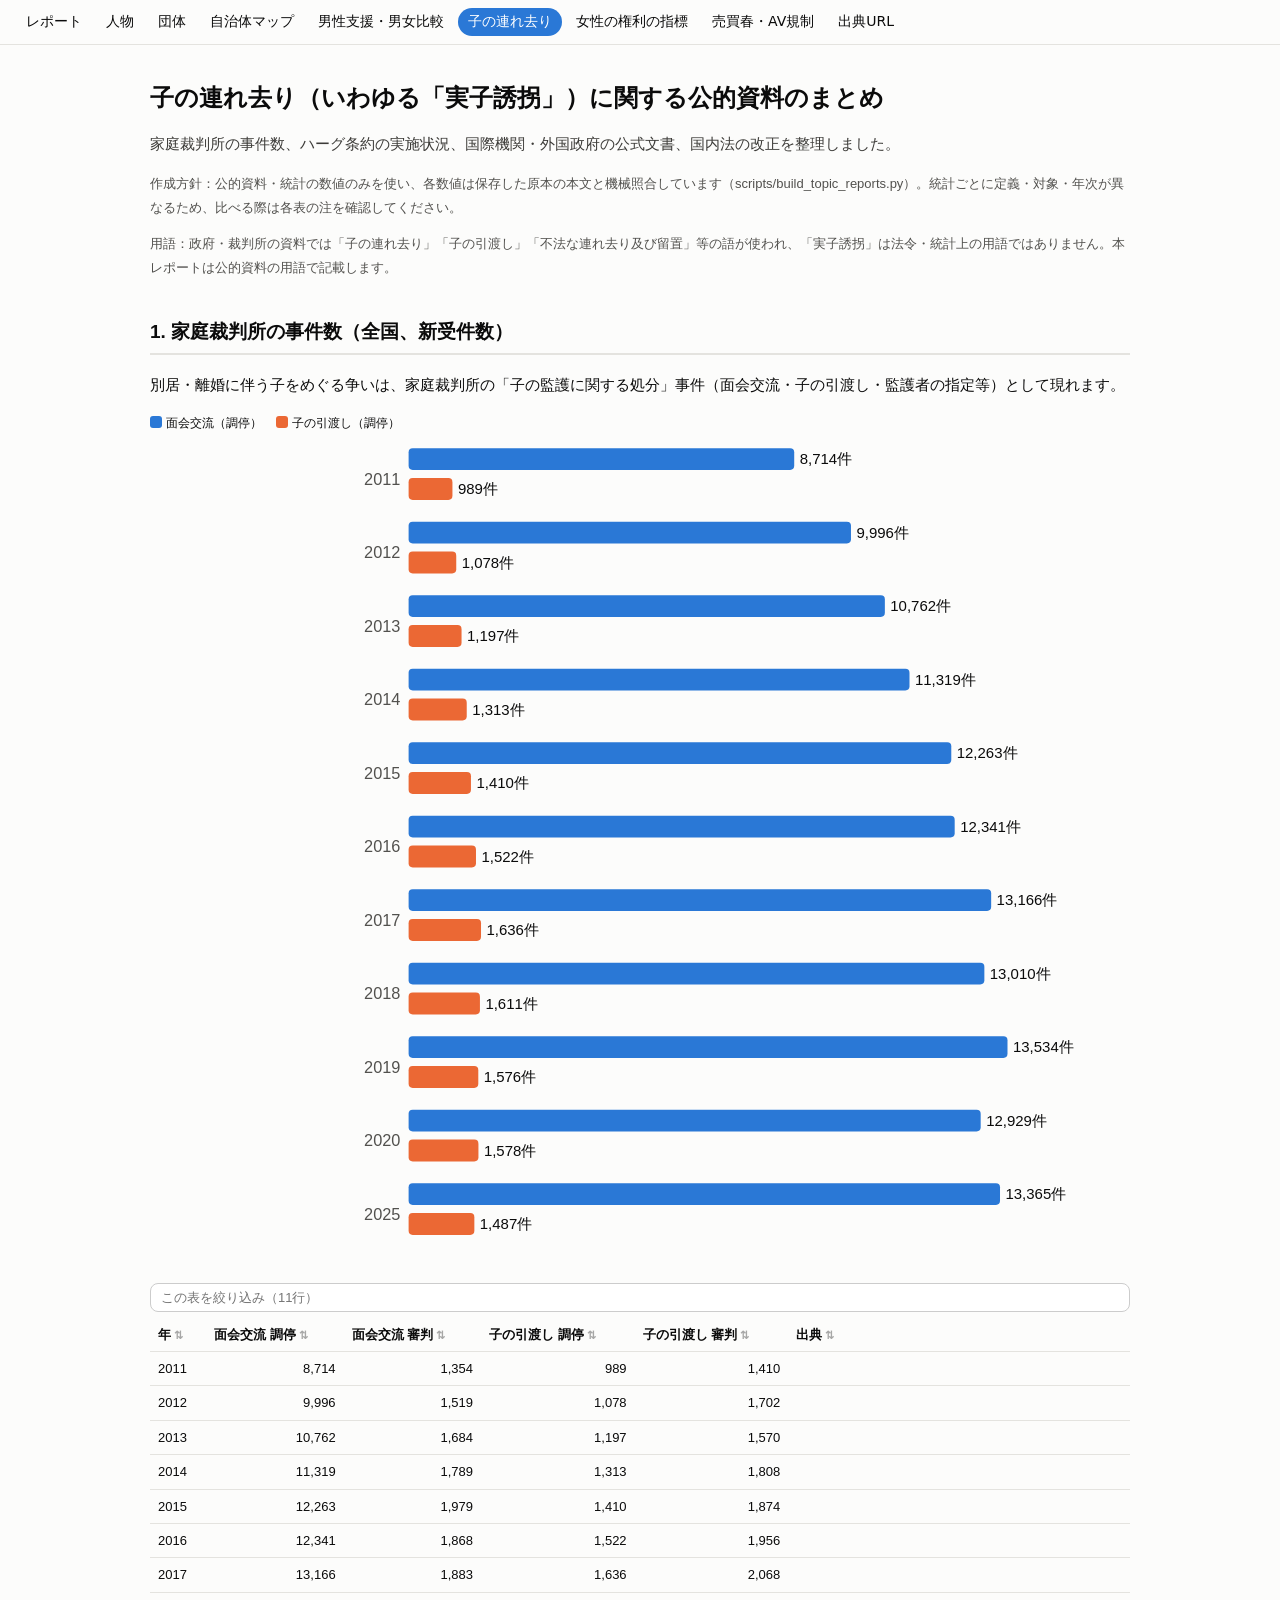
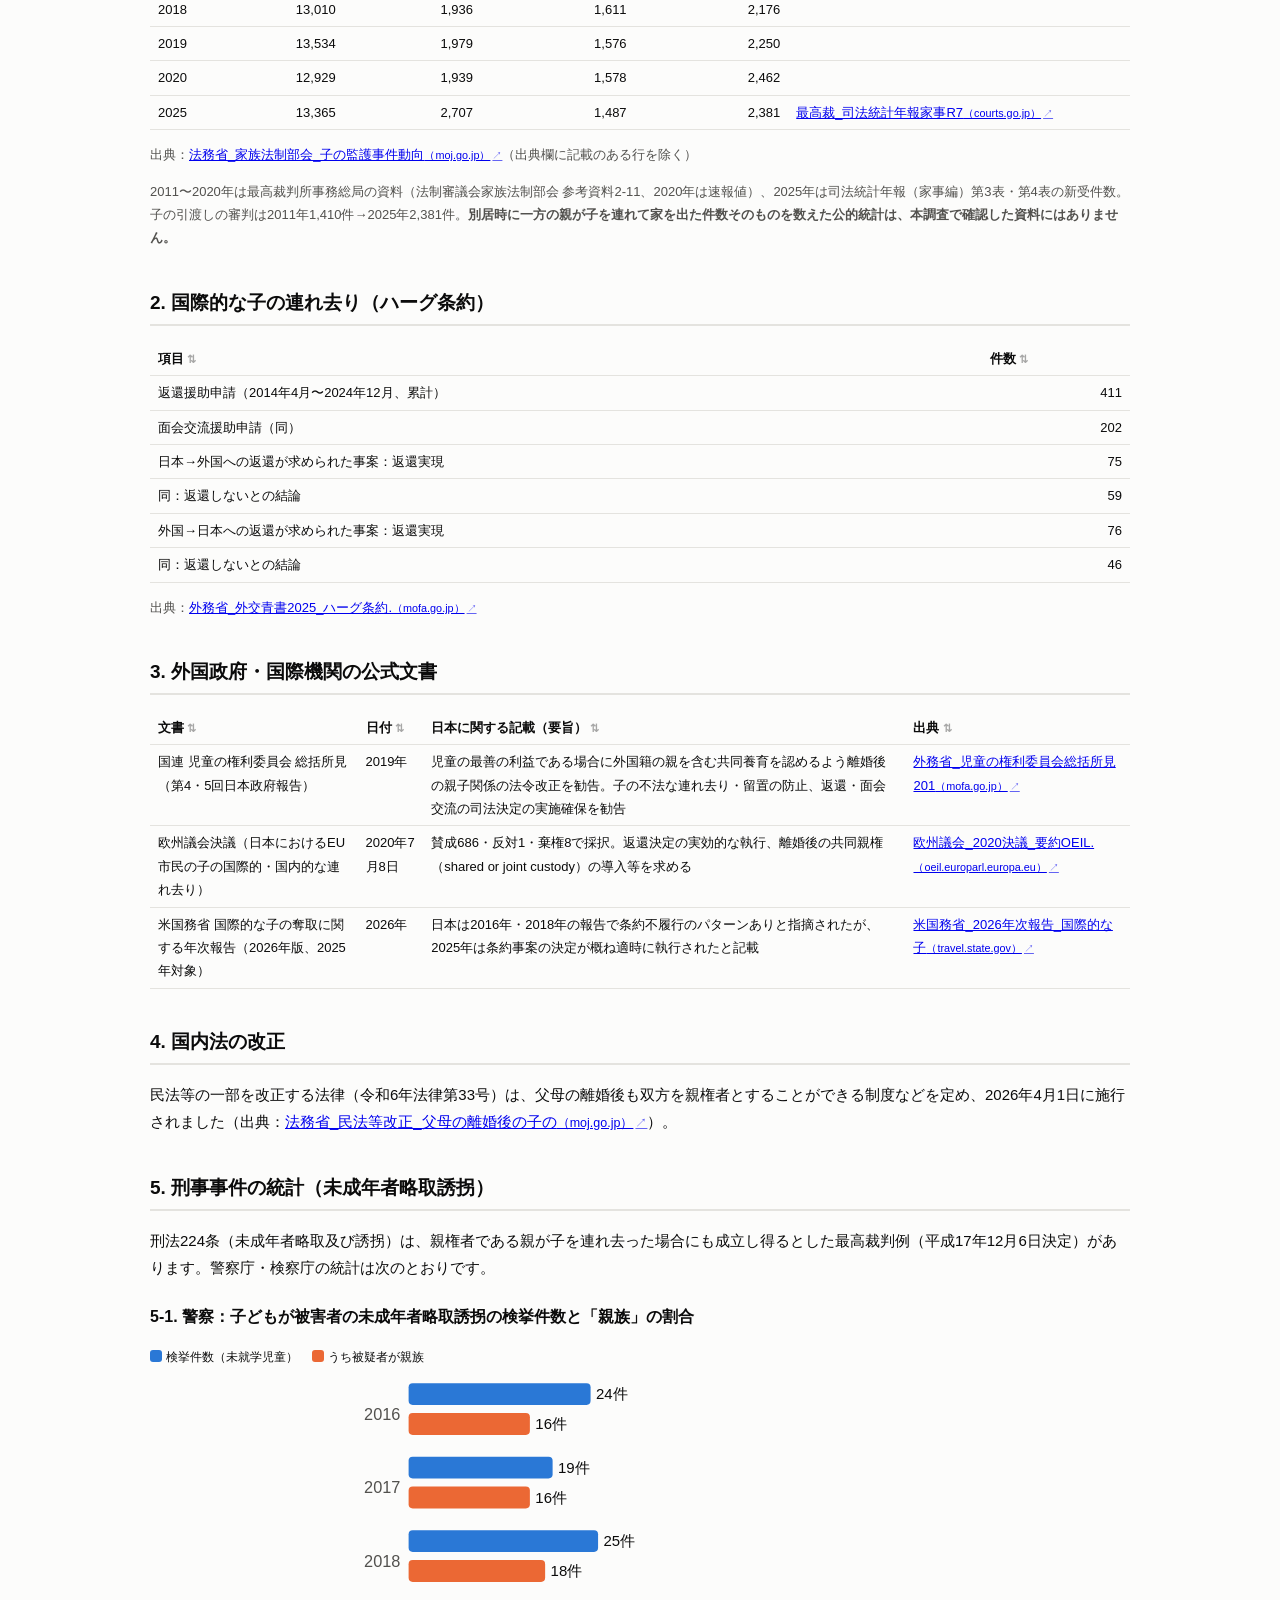
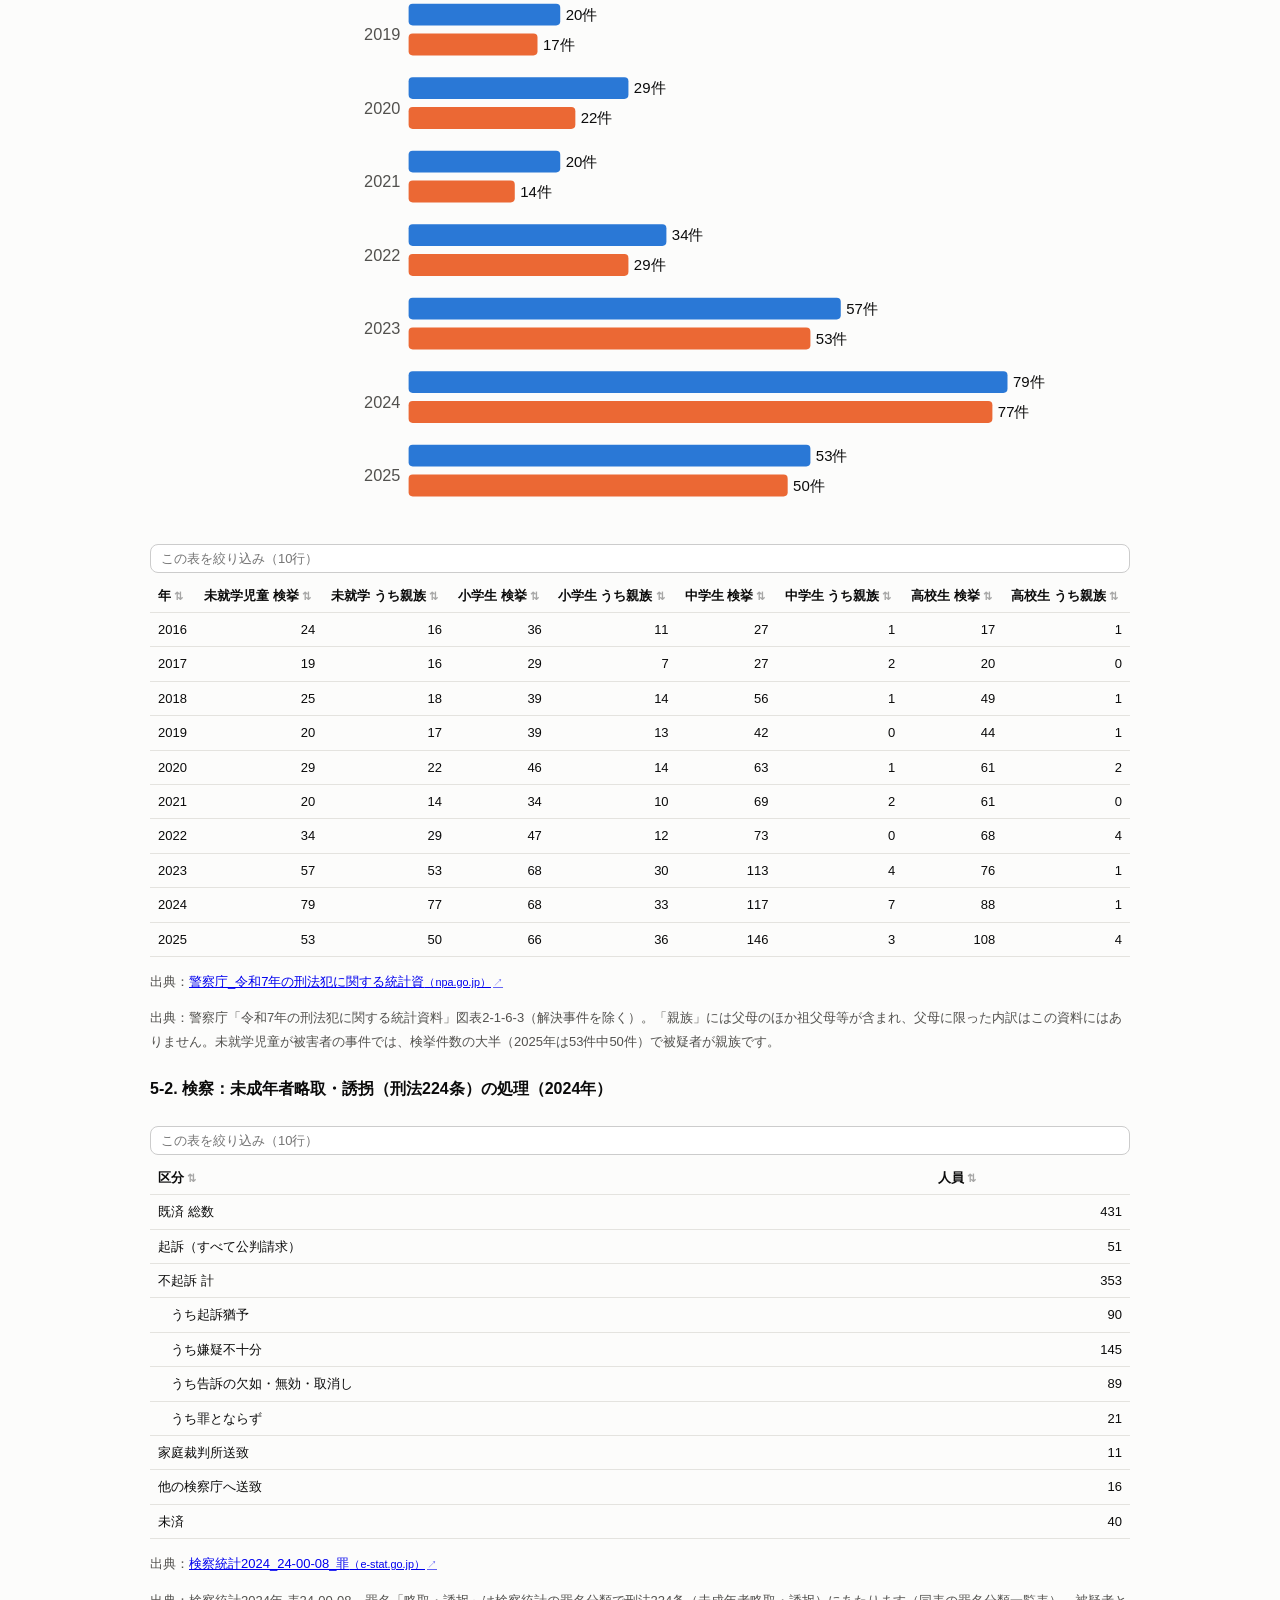
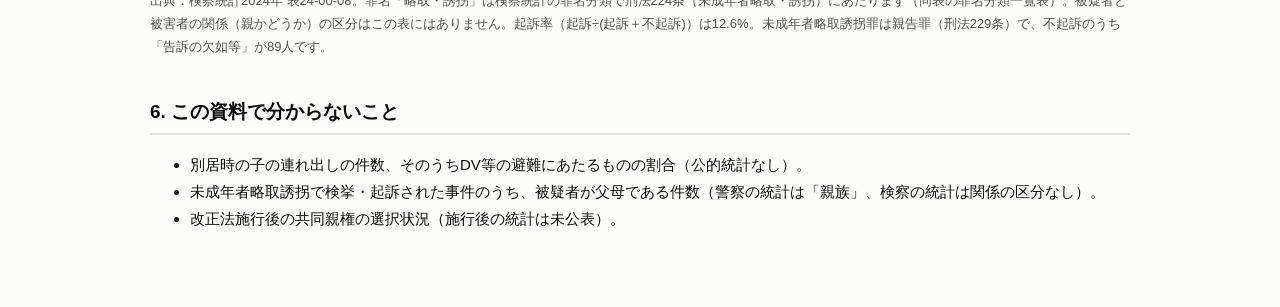
==== child_abduction.html @ 532f173b "Expand officer and person research - Match all people against 10 national council rosters (gender eq" ====
<!doctype html><html lang="ja"><head><meta charset="utf-8"><meta name="viewport" content="width=device-width,initial-scale=1"><title>子の連れ去り（いわゆる「実子誘拐」）に関する公的資料のまとめ</title><style>body{margin:0;background:#fcfcfb;color:#0b0b0b;font:15px/1.8 "Yu Gothic UI","Meiryo",sans-serif}main{max-width:980px;margin:0 auto;padding:20px 24px 60px}
h1{font-size:24px;line-height:1.4}h2{font-size:19px;margin-top:36px;border-bottom:2px solid #e4e3df;padding-bottom:4px}h3{font-size:16px;margin-top:22px}
.lead{color:#3c3b38}.note{color:#52514e;font-size:13px}.card{background:#fff;border:1px solid #e4e3df;border-radius:10px;padding:12px 16px;margin:12px 0}
table{border-collapse:collapse;width:100%;font-size:13px}th,td{border-bottom:1px solid #e4e3df;padding:5px 8px;text-align:left;vertical-align:top}td.n{text-align:right;white-space:nowrap}
.tw{overflow-x:auto}.chart{width:100%;height:auto;margin:6px 0}.ax{font-size:12px;fill:#52514e}.vl{font-size:11px;fill:#0b0b0b}
.legend{display:flex;gap:14px;font-size:12px}.legend i{display:inline-block;width:12px;height:12px;border-radius:3px;margin-right:4px;vertical-align:-1px}
.kpis{display:grid;grid-template-columns:repeat(auto-fit,minmax(200px,1fr));gap:10px}.kpi b{display:block;font-size:22px}
@media (prefers-color-scheme:dark){body{background:#1a1a19;color:#f0efec}.card{background:#222221;border-color:#353532}th,td{border-color:#353532}.lead{color:#c3c2b7}.note{color:#a3a29b}.ax{fill:#c3c2b7}.vl{fill:#f0efec}a{color:#7fb1ee}}</style><link rel="stylesheet" href="assets/site.css"><script src="assets/site.js" defer></script></head><body><nav class="sitenav"><a href="index.html">レポート</a><a href="people.html">人物</a><a href="orgs.html">団体</a><a href="map.html">自治体マップ</a><a href="men_support.html">男性支援・男女比較</a><a href="child_abduction.html">子の連れ去り</a><a href="women_rights.html">女性の権利の指標</a><a href="sex_trade.html">売買春・AV規制</a><a href="sources.html">出典URL</a></nav><main><h1>子の連れ去り（いわゆる「実子誘拐」）に関する公的資料のまとめ</h1><p class="lead">家庭裁判所の事件数、ハーグ条約の実施状況、国際機関・外国政府の公式文書、国内法の改正を整理しました。</p><p class="note">作成方針：公的資料・統計の数値のみを使い、各数値は保存した原本の本文と機械照合しています（scripts/build_topic_reports.py）。統計ごとに定義・対象・年次が異なるため、比べる際は各表の注を確認してください。</p>
<p class="note">用語：政府・裁判所の資料では「子の連れ去り」「子の引渡し」「不法な連れ去り及び留置」等の語が使われ、「実子誘拐」は法令・統計上の用語ではありません。本レポートは公的資料の用語で記載します。</p>
<h2>1. 家庭裁判所の事件数（全国、新受件数）</h2>
<p>別居・離婚に伴う子をめぐる争いは、家庭裁判所の「子の監護に関する処分」事件（面会交流・子の引渡し・監護者の指定等）として現れます。</p>
<div class="legend"><span><i style="background:#2a78d6"></i>面会交流（調停）</span><span><i style="background:#eb6834"></i>子の引渡し（調停）</span></div>
<svg viewBox="0 0 720 604" class="chart" role="img"><text x="184" y="33.0" text-anchor="end" class="ax">2011</text><rect x="190" y="6" width="283.3" height="16" rx="3" fill="#2a78d6"><title>2011 8,714件</title></rect><text x="477.3" y="18" class="vl">8,714件</text><rect x="190" y="28" width="32.2" height="16" rx="3" fill="#eb6834"><title>2011 989件</title></rect><text x="226.2" y="40" class="vl">989件</text><text x="184" y="87.0" text-anchor="end" class="ax">2012</text><rect x="190" y="60" width="325.0" height="16" rx="3" fill="#2a78d6"><title>2012 9,996件</title></rect><text x="519.0" y="72" class="vl">9,996件</text><rect x="190" y="82" width="35.0" height="16" rx="3" fill="#eb6834"><title>2012 1,078件</title></rect><text x="229.0" y="94" class="vl">1,078件</text><text x="184" y="141.0" text-anchor="end" class="ax">2013</text><rect x="190" y="114" width="349.9" height="16" rx="3" fill="#2a78d6"><title>2013 10,762件</title></rect><text x="543.9" y="126" class="vl">10,762件</text><rect x="190" y="136" width="38.9" height="16" rx="3" fill="#eb6834"><title>2013 1,197件</title></rect><text x="232.9" y="148" class="vl">1,197件</text><text x="184" y="195.0" text-anchor="end" class="ax">2014</text><rect x="190" y="168" width="368.0" height="16" rx="3" fill="#2a78d6"><title>2014 11,319件</title></rect><text x="562.0" y="180" class="vl">11,319件</text><rect x="190" y="190" width="42.7" height="16" rx="3" fill="#eb6834"><title>2014 1,313件</title></rect><text x="236.7" y="202" class="vl">1,313件</text><text x="184" y="249.0" text-anchor="end" class="ax">2015</text><rect x="190" y="222" width="398.7" height="16" rx="3" fill="#2a78d6"><title>2015 12,263件</title></rect><text x="592.7" y="234" class="vl">12,263件</text><rect x="190" y="244" width="45.8" height="16" rx="3" fill="#eb6834"><title>2015 1,410件</title></rect><text x="239.8" y="256" class="vl">1,410件</text><text x="184" y="303.0" text-anchor="end" class="ax">2016</text><rect x="190" y="276" width="401.2" height="16" rx="3" fill="#2a78d6"><title>2016 12,341件</title></rect><text x="595.2" y="288" class="vl">12,341件</text><rect x="190" y="298" width="49.5" height="16" rx="3" fill="#eb6834"><title>2016 1,522件</title></rect><text x="243.5" y="310" class="vl">1,522件</text><text x="184" y="357.0" text-anchor="end" class="ax">2017</text><rect x="190" y="330" width="428.0" height="16" rx="3" fill="#2a78d6"><title>2017 13,166件</title></rect><text x="622.0" y="342" class="vl">13,166件</text><rect x="190" y="352" width="53.2" height="16" rx="3" fill="#eb6834"><title>2017 1,636件</title></rect><text x="247.2" y="364" class="vl">1,636件</text><text x="184" y="411.0" text-anchor="end" class="ax">2018</text><rect x="190" y="384" width="423.0" height="16" rx="3" fill="#2a78d6"><title>2018 13,010件</title></rect><text x="617.0" y="396" class="vl">13,010件</text><rect x="190" y="406" width="52.4" height="16" rx="3" fill="#eb6834"><title>2018 1,611件</title></rect><text x="246.4" y="418" class="vl">1,611件</text><text x="184" y="465.0" text-anchor="end" class="ax">2019</text><rect x="190" y="438" width="440.0" height="16" rx="3" fill="#2a78d6"><title>2019 13,534件</title></rect><text x="634.0" y="450" class="vl">13,534件</text><rect x="190" y="460" width="51.2" height="16" rx="3" fill="#eb6834"><title>2019 1,576件</title></rect><text x="245.2" y="472" class="vl">1,576件</text><text x="184" y="519.0" text-anchor="end" class="ax">2020</text><rect x="190" y="492" width="420.3" height="16" rx="3" fill="#2a78d6"><title>2020 12,929件</title></rect><text x="614.3" y="504" class="vl">12,929件</text><rect x="190" y="514" width="51.3" height="16" rx="3" fill="#eb6834"><title>2020 1,578件</title></rect><text x="245.3" y="526" class="vl">1,578件</text><text x="184" y="573.0" text-anchor="end" class="ax">2025</text><rect x="190" y="546" width="434.5" height="16" rx="3" fill="#2a78d6"><title>2025 13,365件</title></rect><text x="628.5" y="558" class="vl">13,365件</text><rect x="190" y="568" width="48.3" height="16" rx="3" fill="#eb6834"><title>2025 1,487件</title></rect><text x="242.3" y="580" class="vl">1,487件</text></svg>
<div class="tw"><table><thead><tr><th>年</th><th>面会交流 調停</th><th>面会交流 審判</th><th>子の引渡し 調停</th><th>子の引渡し 審判</th><th>出典</th></tr></thead><tbody><tr><td>2011</td><td class="n">8,714</td><td class="n">1,354</td><td class="n">989</td><td class="n">1,410</td><td></td></tr><tr><td>2012</td><td class="n">9,996</td><td class="n">1,519</td><td class="n">1,078</td><td class="n">1,702</td><td></td></tr><tr><td>2013</td><td class="n">10,762</td><td class="n">1,684</td><td class="n">1,197</td><td class="n">1,570</td><td></td></tr><tr><td>2014</td><td class="n">11,319</td><td class="n">1,789</td><td class="n">1,313</td><td class="n">1,808</td><td></td></tr><tr><td>2015</td><td class="n">12,263</td><td class="n">1,979</td><td class="n">1,410</td><td class="n">1,874</td><td></td></tr><tr><td>2016</td><td class="n">12,341</td><td class="n">1,868</td><td class="n">1,522</td><td class="n">1,956</td><td></td></tr><tr><td>2017</td><td class="n">13,166</td><td class="n">1,883</td><td class="n">1,636</td><td class="n">2,068</td><td></td></tr><tr><td>2018</td><td class="n">13,010</td><td class="n">1,936</td><td class="n">1,611</td><td class="n">2,176</td><td></td></tr><tr><td>2019</td><td class="n">13,534</td><td class="n">1,979</td><td class="n">1,576</td><td class="n">2,250</td><td></td></tr><tr><td>2020</td><td class="n">12,929</td><td class="n">1,939</td><td class="n">1,578</td><td class="n">2,462</td><td></td></tr><tr><td>2025</td><td class="n">13,365</td><td class="n">2,707</td><td class="n">1,487</td><td class="n">2,381</td><td><a href="https://www.courts.go.jp/saikosai/vc-files/saikosai/toukei/toukei-pdf-16677.pdf" target="_blank" rel="noopener" data-src="evidence/29_子の連れ去り/20261029T000710+0900_最高裁_司法統計年報家事R7.pdf">最高裁_司法統計年報家事R7<small>（courts.go.jp）</small></a></td></tr></tbody></table></div><p class="note">出典：<a href="https://www.moj.go.jp/content/001347793.pdf" target="_blank" rel="noopener" data-src="evidence/29_子の連れ去り/20261029T000712+0900_法務省_家族法制部会_子の監護事件動向.pdf">法務省_家族法制部会_子の監護事件動向<small>（moj.go.jp）</small></a>（出典欄に記載のある行を除く）</p>
<p class="note">2011〜2020年は最高裁判所事務総局の資料（法制審議会家族法制部会 参考資料2-11、2020年は速報値）、2025年は司法統計年報（家事編）第3表・第4表の新受件数。
子の引渡しの審判は2011年1,410件→2025年2,381件。<b>別居時に一方の親が子を連れて家を出た件数そのものを数えた公的統計は、本調査で確認した資料にはありません。</b></p>
<h2>2. 国際的な子の連れ去り（ハーグ条約）</h2>
<div class="tw"><table><thead><tr><th>項目</th><th>件数</th></tr></thead><tbody><tr><td>返還援助申請（2014年4月〜2024年12月、累計）</td><td class="n">411</td></tr><tr><td>面会交流援助申請（同）</td><td class="n">202</td></tr><tr><td>日本→外国への返還が求められた事案：返還実現</td><td class="n">75</td></tr><tr><td>同：返還しないとの結論</td><td class="n">59</td></tr><tr><td>外国→日本への返還が求められた事案：返還実現</td><td class="n">76</td></tr><tr><td>同：返還しないとの結論</td><td class="n">46</td></tr></tbody></table></div><p class="note">出典：<a href="https://www.mofa.go.jp/mofaj/gaiko/bluebook/2025/html/chapter4_02_04.html" target="_blank" rel="noopener" data-src="evidence/29_子の連れ去り/20261029T000715+0900_外務省_外交青書2025_ハーグ条約.html">外務省_外交青書2025_ハーグ条約.<small>（mofa.go.jp）</small></a></p>
<h2>3. 外国政府・国際機関の公式文書</h2>
<div class="tw"><table><thead><tr><th>文書</th><th>日付</th><th>日本に関する記載（要旨）</th><th>出典</th></tr></thead><tbody><tr><td>国連 児童の権利委員会 総括所見（第4・5回日本政府報告）</td><td>2019年</td><td>児童の最善の利益である場合に外国籍の親を含む共同養育を認めるよう離婚後の親子関係の法令改正を勧告。子の不法な連れ去り・留置の防止、返還・面会交流の司法決定の実施確保を勧告</td><td><a href="https://www.mofa.go.jp/mofaj/files/100078749.pdf" target="_blank" rel="noopener" data-src="evidence/29_子の連れ去り/20261029T000852+0900_外務省_児童の権利委員会総括所見2019仮訳.pdf">外務省_児童の権利委員会総括所見201<small>（mofa.go.jp）</small></a></td></tr><tr><td>欧州議会決議（日本におけるEU市民の子の国際的・国内的な連れ去り）</td><td>2020年7月8日</td><td>賛成686・反対1・棄権8で採択。返還決定の実効的な執行、離婚後の共同親権（shared or joint custody）の導入等を求める</td><td><a href="https://oeil.europarl.europa.eu/oeil/en/document-summary?id=1624883" target="_blank" rel="noopener" data-src="evidence/29_子の連れ去り/20261029T000831+0900_欧州議会_2020決議_要約OEIL.html">欧州議会_2020決議_要約OEIL.<small>（oeil.europarl.europa.eu）</small></a></td></tr><tr><td>米国務省 国際的な子の奪取に関する年次報告（2026年版、2025年対象）</td><td>2026年</td><td>日本は2016年・2018年の報告で条約不履行のパターンありと指摘されたが、2025年は条約事案の決定が概ね適時に執行されたと記載</td><td><a href="https://travel.state.gov/content/dam/NEWIPCAAssets/2026%20-%20Annual%20Report%20on%20International%20Child%20Abduction.pdf" target="_blank" rel="noopener" data-src="evidence/29_子の連れ去り/20261029T000718+0900_米国務省_2026年次報告_国際的な子の奪取.pdf">米国務省_2026年次報告_国際的な子<small>（travel.state.gov）</small></a></td></tr></tbody></table></div>
<h2>4. 国内法の改正</h2>
<p>民法等の一部を改正する法律（令和6年法律第33号）は、父母の離婚後も双方を親権者とすることができる制度などを定め、2026年4月1日に施行されました（出典：<a href="https://www.moj.go.jp/MINJI/minji07_00357.html" target="_blank" rel="noopener" data-src="evidence/29_子の連れ去り/20261029T000850+0900_法務省_民法等改正_父母の離婚後の子の養育.html">法務省_民法等改正_父母の離婚後の子の<small>（moj.go.jp）</small></a>）。</p>
<h2>5. 刑事事件の統計（未成年者略取誘拐）</h2>
<p>刑法224条（未成年者略取及び誘拐）は、親権者である親が子を連れ去った場合にも成立し得るとした最高裁判例（平成17年12月6日決定）があります。警察庁・検察庁の統計は次のとおりです。</p>
<h3>5-1. 警察：子どもが被害者の未成年者略取誘拐の検挙件数と「親族」の割合</h3>
<div class="legend"><span><i style="background:#2a78d6"></i>検挙件数（未就学児童）</span><span><i style="background:#eb6834"></i>うち被疑者が親族</span></div>
<svg viewBox="0 0 720 550" class="chart" role="img"><text x="184" y="33.0" text-anchor="end" class="ax">2016</text><rect x="190" y="6" width="133.7" height="16" rx="3" fill="#2a78d6"><title>2016 24件</title></rect><text x="327.7" y="18" class="vl">24件</text><rect x="190" y="28" width="89.1" height="16" rx="3" fill="#eb6834"><title>2016 16件</title></rect><text x="283.1" y="40" class="vl">16件</text><text x="184" y="87.0" text-anchor="end" class="ax">2017</text><rect x="190" y="60" width="105.8" height="16" rx="3" fill="#2a78d6"><title>2017 19件</title></rect><text x="299.8" y="72" class="vl">19件</text><rect x="190" y="82" width="89.1" height="16" rx="3" fill="#eb6834"><title>2017 16件</title></rect><text x="283.1" y="94" class="vl">16件</text><text x="184" y="141.0" text-anchor="end" class="ax">2018</text><rect x="190" y="114" width="139.2" height="16" rx="3" fill="#2a78d6"><title>2018 25件</title></rect><text x="333.2" y="126" class="vl">25件</text><rect x="190" y="136" width="100.3" height="16" rx="3" fill="#eb6834"><title>2018 18件</title></rect><text x="294.3" y="148" class="vl">18件</text><text x="184" y="195.0" text-anchor="end" class="ax">2019</text><rect x="190" y="168" width="111.4" height="16" rx="3" fill="#2a78d6"><title>2019 20件</title></rect><text x="305.4" y="180" class="vl">20件</text><rect x="190" y="190" width="94.7" height="16" rx="3" fill="#eb6834"><title>2019 17件</title></rect><text x="288.7" y="202" class="vl">17件</text><text x="184" y="249.0" text-anchor="end" class="ax">2020</text><rect x="190" y="222" width="161.5" height="16" rx="3" fill="#2a78d6"><title>2020 29件</title></rect><text x="355.5" y="234" class="vl">29件</text><rect x="190" y="244" width="122.5" height="16" rx="3" fill="#eb6834"><title>2020 22件</title></rect><text x="316.5" y="256" class="vl">22件</text><text x="184" y="303.0" text-anchor="end" class="ax">2021</text><rect x="190" y="276" width="111.4" height="16" rx="3" fill="#2a78d6"><title>2021 20件</title></rect><text x="305.4" y="288" class="vl">20件</text><rect x="190" y="298" width="78.0" height="16" rx="3" fill="#eb6834"><title>2021 14件</title></rect><text x="272.0" y="310" class="vl">14件</text><text x="184" y="357.0" text-anchor="end" class="ax">2022</text><rect x="190" y="330" width="189.4" height="16" rx="3" fill="#2a78d6"><title>2022 34件</title></rect><text x="383.4" y="342" class="vl">34件</text><rect x="190" y="352" width="161.5" height="16" rx="3" fill="#eb6834"><title>2022 29件</title></rect><text x="355.5" y="364" class="vl">29件</text><text x="184" y="411.0" text-anchor="end" class="ax">2023</text><rect x="190" y="384" width="317.5" height="16" rx="3" fill="#2a78d6"><title>2023 57件</title></rect><text x="511.5" y="396" class="vl">57件</text><rect x="190" y="406" width="295.2" height="16" rx="3" fill="#eb6834"><title>2023 53件</title></rect><text x="489.2" y="418" class="vl">53件</text><text x="184" y="465.0" text-anchor="end" class="ax">2024</text><rect x="190" y="438" width="440.0" height="16" rx="3" fill="#2a78d6"><title>2024 79件</title></rect><text x="634.0" y="450" class="vl">79件</text><rect x="190" y="460" width="428.9" height="16" rx="3" fill="#eb6834"><title>2024 77件</title></rect><text x="622.9" y="472" class="vl">77件</text><text x="184" y="519.0" text-anchor="end" class="ax">2025</text><rect x="190" y="492" width="295.2" height="16" rx="3" fill="#2a78d6"><title>2025 53件</title></rect><text x="489.2" y="504" class="vl">53件</text><rect x="190" y="514" width="278.5" height="16" rx="3" fill="#eb6834"><title>2025 50件</title></rect><text x="472.5" y="526" class="vl">50件</text></svg>
<div class="tw"><table><thead><tr><th>年</th><th>未就学児童 検挙</th><th>未就学 うち親族</th><th>小学生 検挙</th><th>小学生 うち親族</th><th>中学生 検挙</th><th>中学生 うち親族</th><th>高校生 検挙</th><th>高校生 うち親族</th></tr></thead><tbody><tr><td>2016</td><td class="n">24</td><td class="n">16</td><td class="n">36</td><td class="n">11</td><td class="n">27</td><td class="n">1</td><td class="n">17</td><td class="n">1</td></tr><tr><td>2017</td><td class="n">19</td><td class="n">16</td><td class="n">29</td><td class="n">7</td><td class="n">27</td><td class="n">2</td><td class="n">20</td><td class="n">0</td></tr><tr><td>2018</td><td class="n">25</td><td class="n">18</td><td class="n">39</td><td class="n">14</td><td class="n">56</td><td class="n">1</td><td class="n">49</td><td class="n">1</td></tr><tr><td>2019</td><td class="n">20</td><td class="n">17</td><td class="n">39</td><td class="n">13</td><td class="n">42</td><td class="n">0</td><td class="n">44</td><td class="n">1</td></tr><tr><td>2020</td><td class="n">29</td><td class="n">22</td><td class="n">46</td><td class="n">14</td><td class="n">63</td><td class="n">1</td><td class="n">61</td><td class="n">2</td></tr><tr><td>2021</td><td class="n">20</td><td class="n">14</td><td class="n">34</td><td class="n">10</td><td class="n">69</td><td class="n">2</td><td class="n">61</td><td class="n">0</td></tr><tr><td>2022</td><td class="n">34</td><td class="n">29</td><td class="n">47</td><td class="n">12</td><td class="n">73</td><td class="n">0</td><td class="n">68</td><td class="n">4</td></tr><tr><td>2023</td><td class="n">57</td><td class="n">53</td><td class="n">68</td><td class="n">30</td><td class="n">113</td><td class="n">4</td><td class="n">76</td><td class="n">1</td></tr><tr><td>2024</td><td class="n">79</td><td class="n">77</td><td class="n">68</td><td class="n">33</td><td class="n">117</td><td class="n">7</td><td class="n">88</td><td class="n">1</td></tr><tr><td>2025</td><td class="n">53</td><td class="n">50</td><td class="n">66</td><td class="n">36</td><td class="n">146</td><td class="n">3</td><td class="n">108</td><td class="n">4</td></tr></tbody></table></div><p class="note">出典：<a href="https://www.npa.go.jp/toukei/seianki/R07/r07keihouhantoukeisiryou.pdf" target="_blank" rel="noopener" data-src="evidence/29_子の連れ去り/20261029T003001+0900_警察庁_令和7年の刑法犯に関する統計資料.pdf">警察庁_令和7年の刑法犯に関する統計資<small>（npa.go.jp）</small></a></p>
<p class="note">出典：警察庁「令和7年の刑法犯に関する統計資料」図表2-1-6-3（解決事件を除く）。「親族」には父母のほか祖父母等が含まれ、父母に限った内訳はこの資料にはありません。未就学児童が被害者の事件では、検挙件数の大半（2025年は53件中50件）で被疑者が親族です。</p>
<h3>5-2. 検察：未成年者略取・誘拐（刑法224条）の処理（2024年）</h3>
<div class="tw"><table><thead><tr><th>区分</th><th>人員</th></tr></thead><tbody><tr><td>既済 総数</td><td class="n">431</td></tr><tr><td>起訴（すべて公判請求）</td><td class="n">51</td></tr><tr><td>不起訴 計</td><td class="n">353</td></tr><tr><td>　うち起訴猶予</td><td class="n">90</td></tr><tr><td>　うち嫌疑不十分</td><td class="n">145</td></tr><tr><td>　うち告訴の欠如・無効・取消し</td><td class="n">89</td></tr><tr><td>　うち罪とならず</td><td class="n">21</td></tr><tr><td>家庭裁判所送致</td><td class="n">11</td></tr><tr><td>他の検察庁へ送致</td><td class="n">16</td></tr><tr><td>未済</td><td class="n">40</td></tr></tbody></table></div><p class="note">出典：<a href="https://www.e-stat.go.jp/stat-search/file-download?statInfId=000040302396&amp;fileKind=4" target="_blank" rel="noopener" data-src="evidence/29_子の連れ去り/20261029T003102+0900_検察統計2024_24-00-08_罪名別既済未済人員.bin">検察統計2024_24-00-08_罪<small>（e-stat.go.jp）</small></a></p>
<p class="note">出典：検察統計2024年 表24-00-08。罪名「略取・誘拐」は検察統計の罪名分類で刑法224条（未成年者略取・誘拐）にあたります（同表の罪名分類一覧表）。被疑者と被害者の関係（親かどうか）の区分はこの表にはありません。起訴率（起訴÷(起訴＋不起訴)）は12.6%。未成年者略取誘拐罪は親告罪（刑法229条）で、不起訴のうち「告訴の欠如等」が89人です。</p>
<h2>6. この資料で分からないこと</h2>
<ul><li>別居時の子の連れ出しの件数、そのうちDV等の避難にあたるものの割合（公的統計なし）。</li><li>未成年者略取誘拐で検挙・起訴された事件のうち、被疑者が父母である件数（警察の統計は「親族」、検察の統計は関係の区分なし）。</li><li>改正法施行後の共同親権の選択状況（施行後の統計は未公表）。</li></ul>
</main></body></html>
---- assets/site.css ----
/* 公開サイト共通（publish.py が各ページに読み込ませる） */
.sitenav{position:sticky;top:0;z-index:50;display:flex;gap:4px;flex-wrap:wrap;padding:8px 16px;background:rgba(252,252,251,.94);border-bottom:1px solid #e4e3df;backdrop-filter:blur(6px);font:14px/1.4 "Yu Gothic UI","Meiryo",system-ui,sans-serif}
.sitenav a{padding:4px 10px;border-radius:999px;color:#0b0b0b;text-decoration:none}
.sitenav a:hover,.sitenav a.on{background:#2a78d6;color:#fff}
a.ent{color:inherit;text-decoration:underline dotted #2a78d6;text-underline-offset:3px}
a.ent:hover{background:rgba(42,120,214,.12)}
a[data-src]::after{content:"↗";font-size:.8em;margin-left:2px;opacity:.6}
a[data-local]{color:#8a8984;cursor:help;text-decoration:none}
#tip{position:fixed;z-index:100;max-width:360px;padding:10px 12px;border-radius:10px;background:#fff;color:#0b0b0b;border:1px solid #d6d5d0;box-shadow:0 6px 24px rgba(0,0,0,.14);font:13px/1.6 "Yu Gothic UI","Meiryo",sans-serif;pointer-events:none;display:none}
#tip b{font-size:14px}#tip .k{color:#8a8984;margin-right:4px}#tip .more{color:#2a78d6;font-size:12px;margin-top:4px}
.tfilter{width:100%;box-sizing:border-box;margin:6px 0;padding:6px 10px;border:1px solid #ccc;border-radius:8px;font-size:13px}
th.sortable{cursor:pointer;user-select:none}th.sortable::after{content:" ⇅";opacity:.35;font-size:11px}
th.asc::after{content:" ▲";opacity:.8}th.desc::after{content:" ▼";opacity:.8}
.card.hit,.hit{outline:3px solid #2a78d6;outline-offset:2px;transition:outline-color 2s}
#totop{position:fixed;right:16px;bottom:16px;z-index:60;width:40px;height:40px;border-radius:50%;border:1px solid #d6d5d0;background:#fff;font-size:18px;cursor:pointer;display:none}
.toc a.cur{font-weight:700;color:#2a78d6}
@media (min-width:1280px){.toc.side{position:fixed;left:12px;top:64px;width:220px;max-height:calc(100vh - 90px);overflow:auto;font-size:12px;background:transparent;border:0}}
.chips{display:flex;gap:6px;flex-wrap:wrap;margin:6px 0}.chips button{border:1px solid #c9c8c2;background:transparent;border-radius:999px;padding:2px 10px;font-size:12px;cursor:pointer;color:inherit}
.chips button.on{background:#2a78d6;color:#fff;border-color:#2a78d6}
@media (prefers-color-scheme:dark){.sitenav{background:rgba(26,26,25,.94);border-color:#353532}.sitenav a{color:#f0efec}
#tip,#totop{background:#222221;color:#f0efec;border-color:#353532}.tfilter{background:#222221;color:#f0efec;border-color:#353532}}
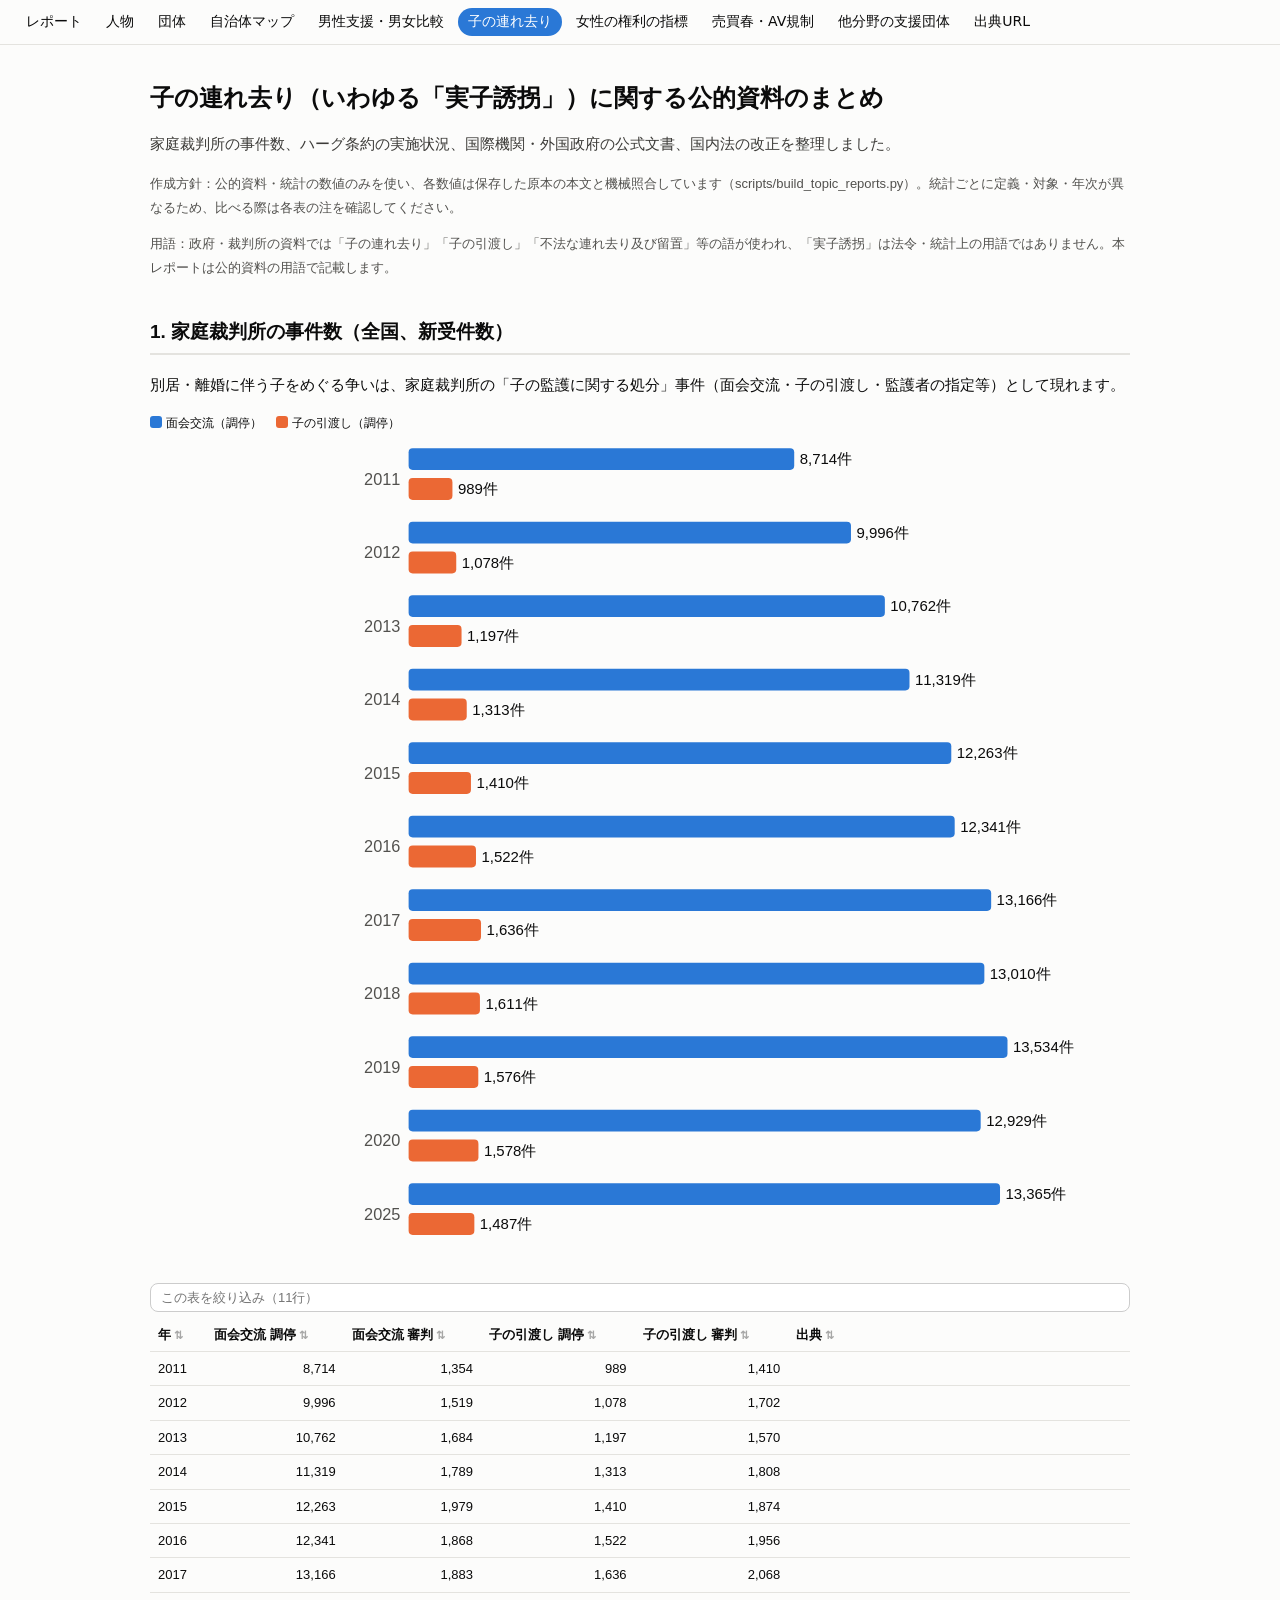
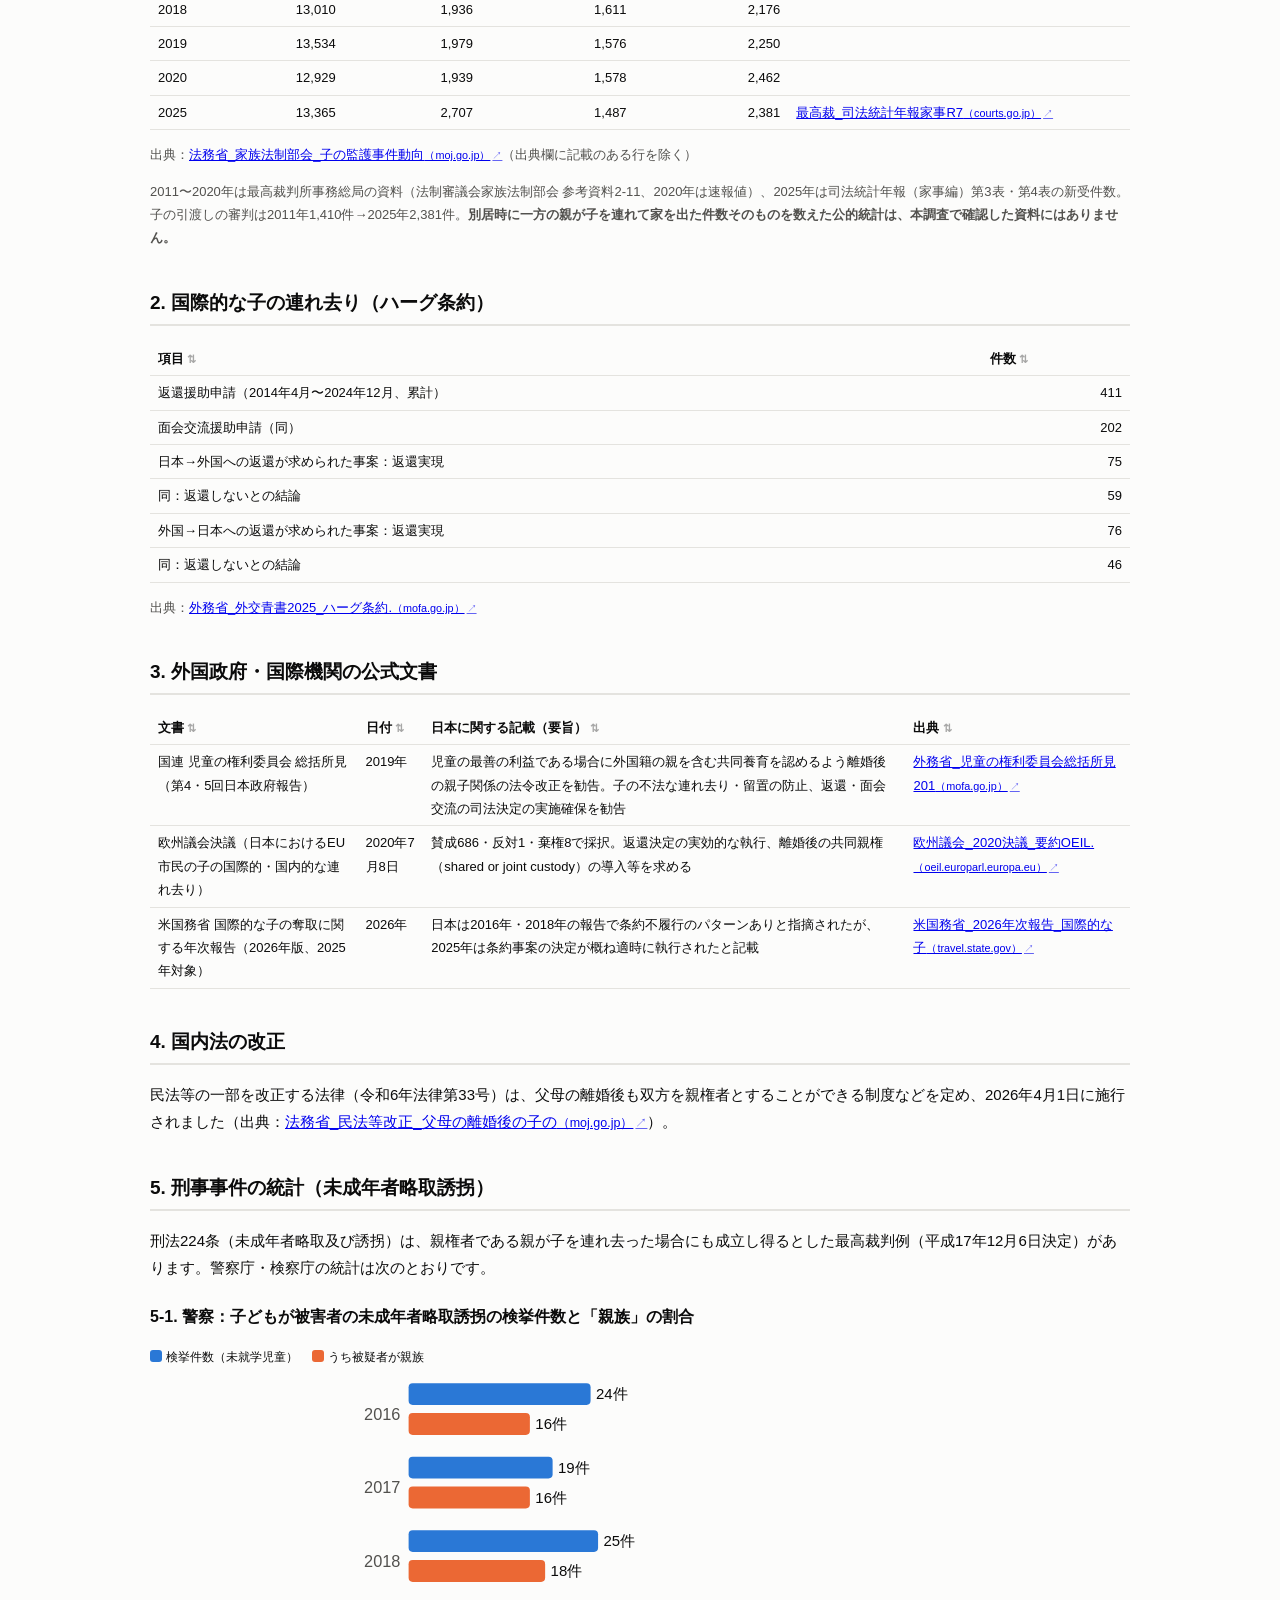
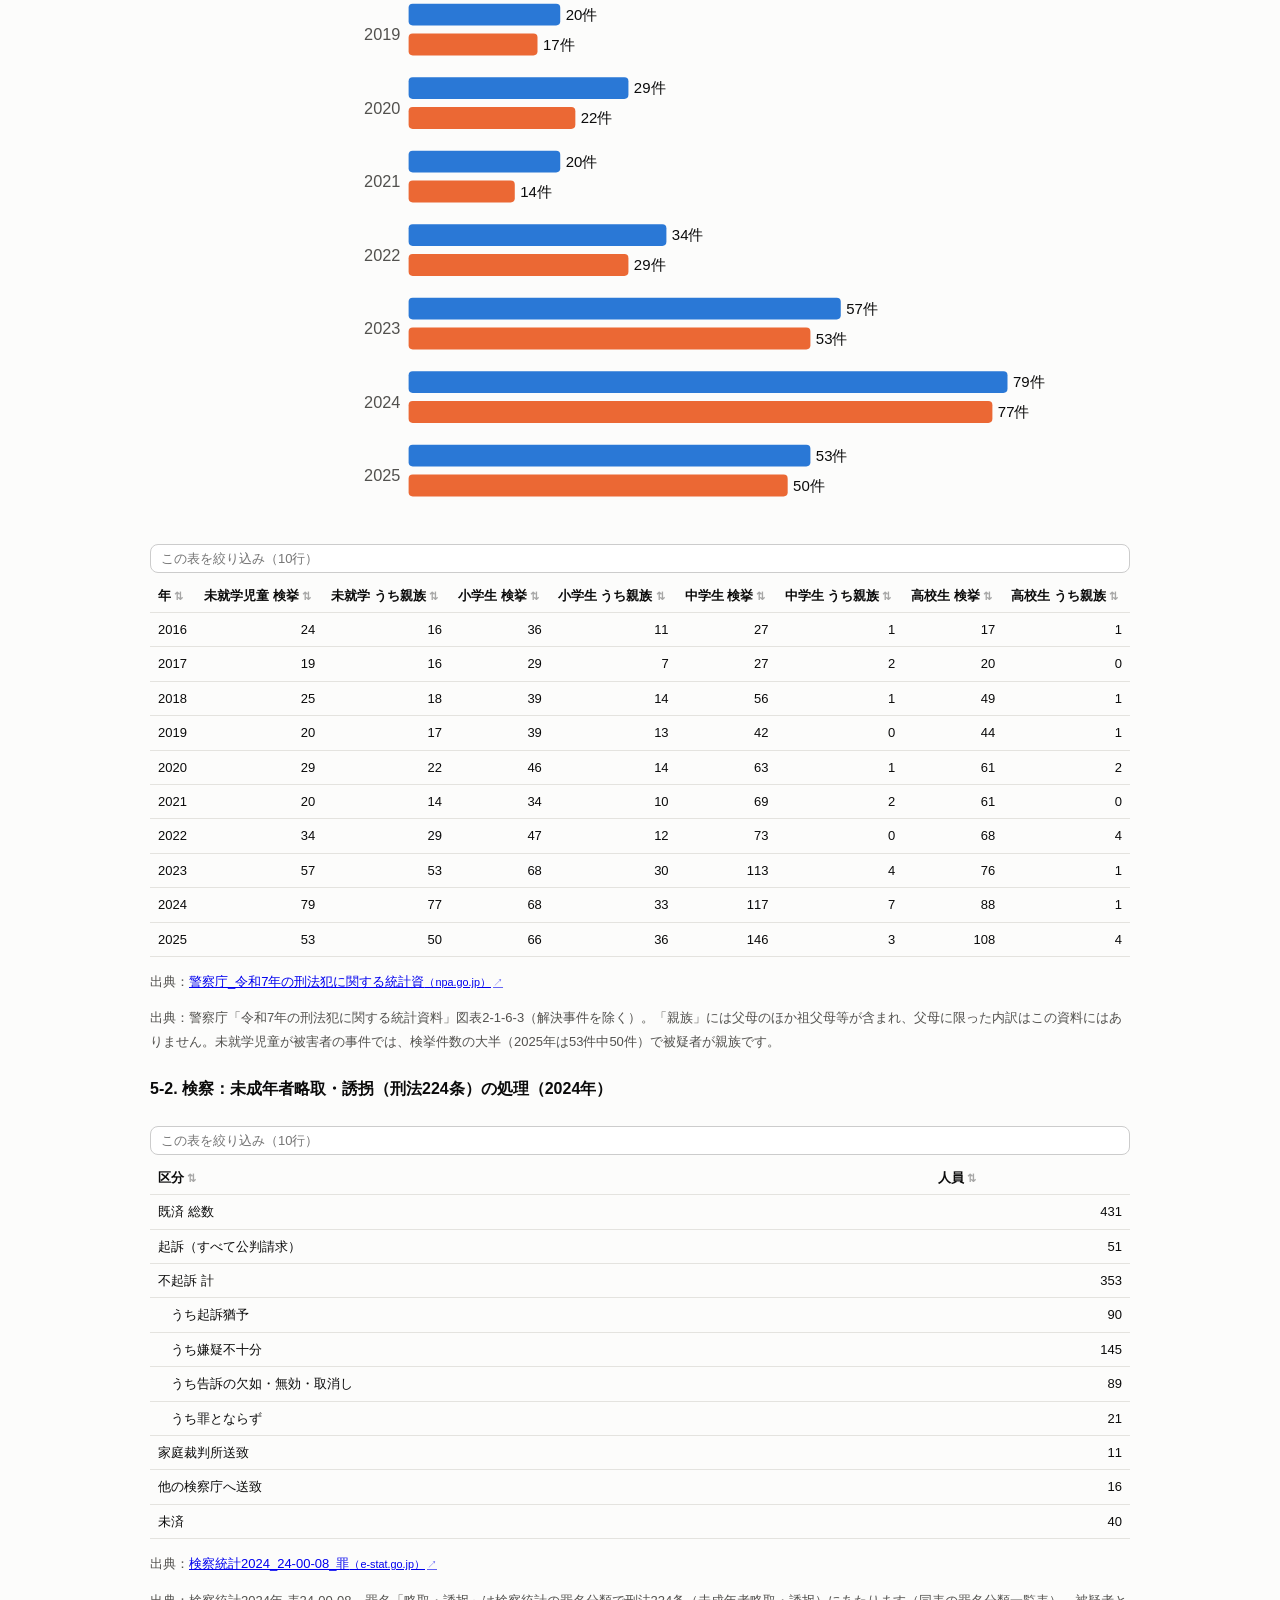
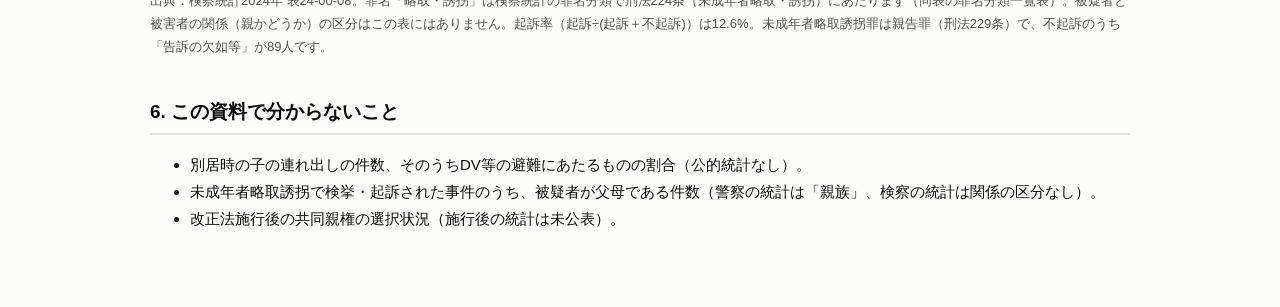
==== commit 6c15d95f: "Add support groups in six other fields with officers Add elderly, children, poverty, LGBT, disabilit" ====
--- a/child_abduction.html
+++ b/child_abduction.html
@@ -5,7 +5,7 @@
 .tw{overflow-x:auto}.chart{width:100%;height:auto;margin:6px 0}.ax{font-size:12px;fill:#52514e}.vl{font-size:11px;fill:#0b0b0b}
 .legend{display:flex;gap:14px;font-size:12px}.legend i{display:inline-block;width:12px;height:12px;border-radius:3px;margin-right:4px;vertical-align:-1px}
 .kpis{display:grid;grid-template-columns:repeat(auto-fit,minmax(200px,1fr));gap:10px}.kpi b{display:block;font-size:22px}
-@media (prefers-color-scheme:dark){body{background:#1a1a19;color:#f0efec}.card{background:#222221;border-color:#353532}th,td{border-color:#353532}.lead{color:#c3c2b7}.note{color:#a3a29b}.ax{fill:#c3c2b7}.vl{fill:#f0efec}a{color:#7fb1ee}}</style><link rel="stylesheet" href="assets/site.css"><script src="assets/site.js" defer></script></head><body><nav class="sitenav"><a href="index.html">レポート</a><a href="people.html">人物</a><a href="orgs.html">団体</a><a href="map.html">自治体マップ</a><a href="men_support.html">男性支援・男女比較</a><a href="child_abduction.html">子の連れ去り</a><a href="women_rights.html">女性の権利の指標</a><a href="sex_trade.html">売買春・AV規制</a><a href="sources.html">出典URL</a></nav><main><h1>子の連れ去り（いわゆる「実子誘拐」）に関する公的資料のまとめ</h1><p class="lead">家庭裁判所の事件数、ハーグ条約の実施状況、国際機関・外国政府の公式文書、国内法の改正を整理しました。</p><p class="note">作成方針：公的資料・統計の数値のみを使い、各数値は保存した原本の本文と機械照合しています（scripts/build_topic_reports.py）。統計ごとに定義・対象・年次が異なるため、比べる際は各表の注を確認してください。</p>
+@media (prefers-color-scheme:dark){body{background:#1a1a19;color:#f0efec}.card{background:#222221;border-color:#353532}th,td{border-color:#353532}.lead{color:#c3c2b7}.note{color:#a3a29b}.ax{fill:#c3c2b7}.vl{fill:#f0efec}a{color:#7fb1ee}}</style><link rel="stylesheet" href="assets/site.css"><script src="assets/site.js" defer></script></head><body><nav class="sitenav"><a href="index.html">レポート</a><a href="people.html">人物</a><a href="orgs.html">団体</a><a href="map.html">自治体マップ</a><a href="men_support.html">男性支援・男女比較</a><a href="child_abduction.html">子の連れ去り</a><a href="women_rights.html">女性の権利の指標</a><a href="sex_trade.html">売買春・AV規制</a><a href="other_fields.html">他分野の支援団体</a><a href="sources.html">出典URL</a></nav><main><h1>子の連れ去り（いわゆる「実子誘拐」）に関する公的資料のまとめ</h1><p class="lead">家庭裁判所の事件数、ハーグ条約の実施状況、国際機関・外国政府の公式文書、国内法の改正を整理しました。</p><p class="note">作成方針：公的資料・統計の数値のみを使い、各数値は保存した原本の本文と機械照合しています（scripts/build_topic_reports.py）。統計ごとに定義・対象・年次が異なるため、比べる際は各表の注を確認してください。</p>
 <p class="note">用語：政府・裁判所の資料では「子の連れ去り」「子の引渡し」「不法な連れ去り及び留置」等の語が使われ、「実子誘拐」は法令・統計上の用語ではありません。本レポートは公的資料の用語で記載します。</p>
 <h2>1. 家庭裁判所の事件数（全国、新受件数）</h2>
 <p>別居・離婚に伴う子をめぐる争いは、家庭裁判所の「子の監護に関する処分」事件（面会交流・子の引渡し・監護者の指定等）として現れます。</p>
--- a/assets/site.css
+++ b/assets/site.css
@@ -14,8 +14,9 @@
 .card.hit,.hit{outline:3px solid #2a78d6;outline-offset:2px;transition:outline-color 2s}
 #totop{position:fixed;right:16px;bottom:16px;z-index:60;width:40px;height:40px;border-radius:50%;border:1px solid #d6d5d0;background:#fff;font-size:18px;cursor:pointer;display:none}
 .toc a.cur{font-weight:700;color:#2a78d6}
-@media (min-width:1280px){.toc.side{position:fixed;left:12px;top:64px;width:220px;max-height:calc(100vh - 90px);overflow:auto;font-size:12px;background:transparent;border:0}}
+@media (min-width:1500px){.toc.side{position:fixed;left:12px;top:64px;width:220px;max-height:calc(100vh - 90px);overflow:auto;font-size:12px;background:transparent;border:0}.toc.side ol{columns:1}}
 .chips{display:flex;gap:6px;flex-wrap:wrap;margin:6px 0}.chips button{border:1px solid #c9c8c2;background:transparent;border-radius:999px;padding:2px 10px;font-size:12px;cursor:pointer;color:inherit}
 .chips button.on{background:#2a78d6;color:#fff;border-color:#2a78d6}
 @media (prefers-color-scheme:dark){.sitenav{background:rgba(26,26,25,.94);border-color:#353532}.sitenav a{color:#f0efec}
 #tip,#totop{background:#222221;color:#f0efec;border-color:#353532}.tfilter{background:#222221;color:#f0efec;border-color:#353532}}
+.ties{font-size:12px;color:#8a8984}
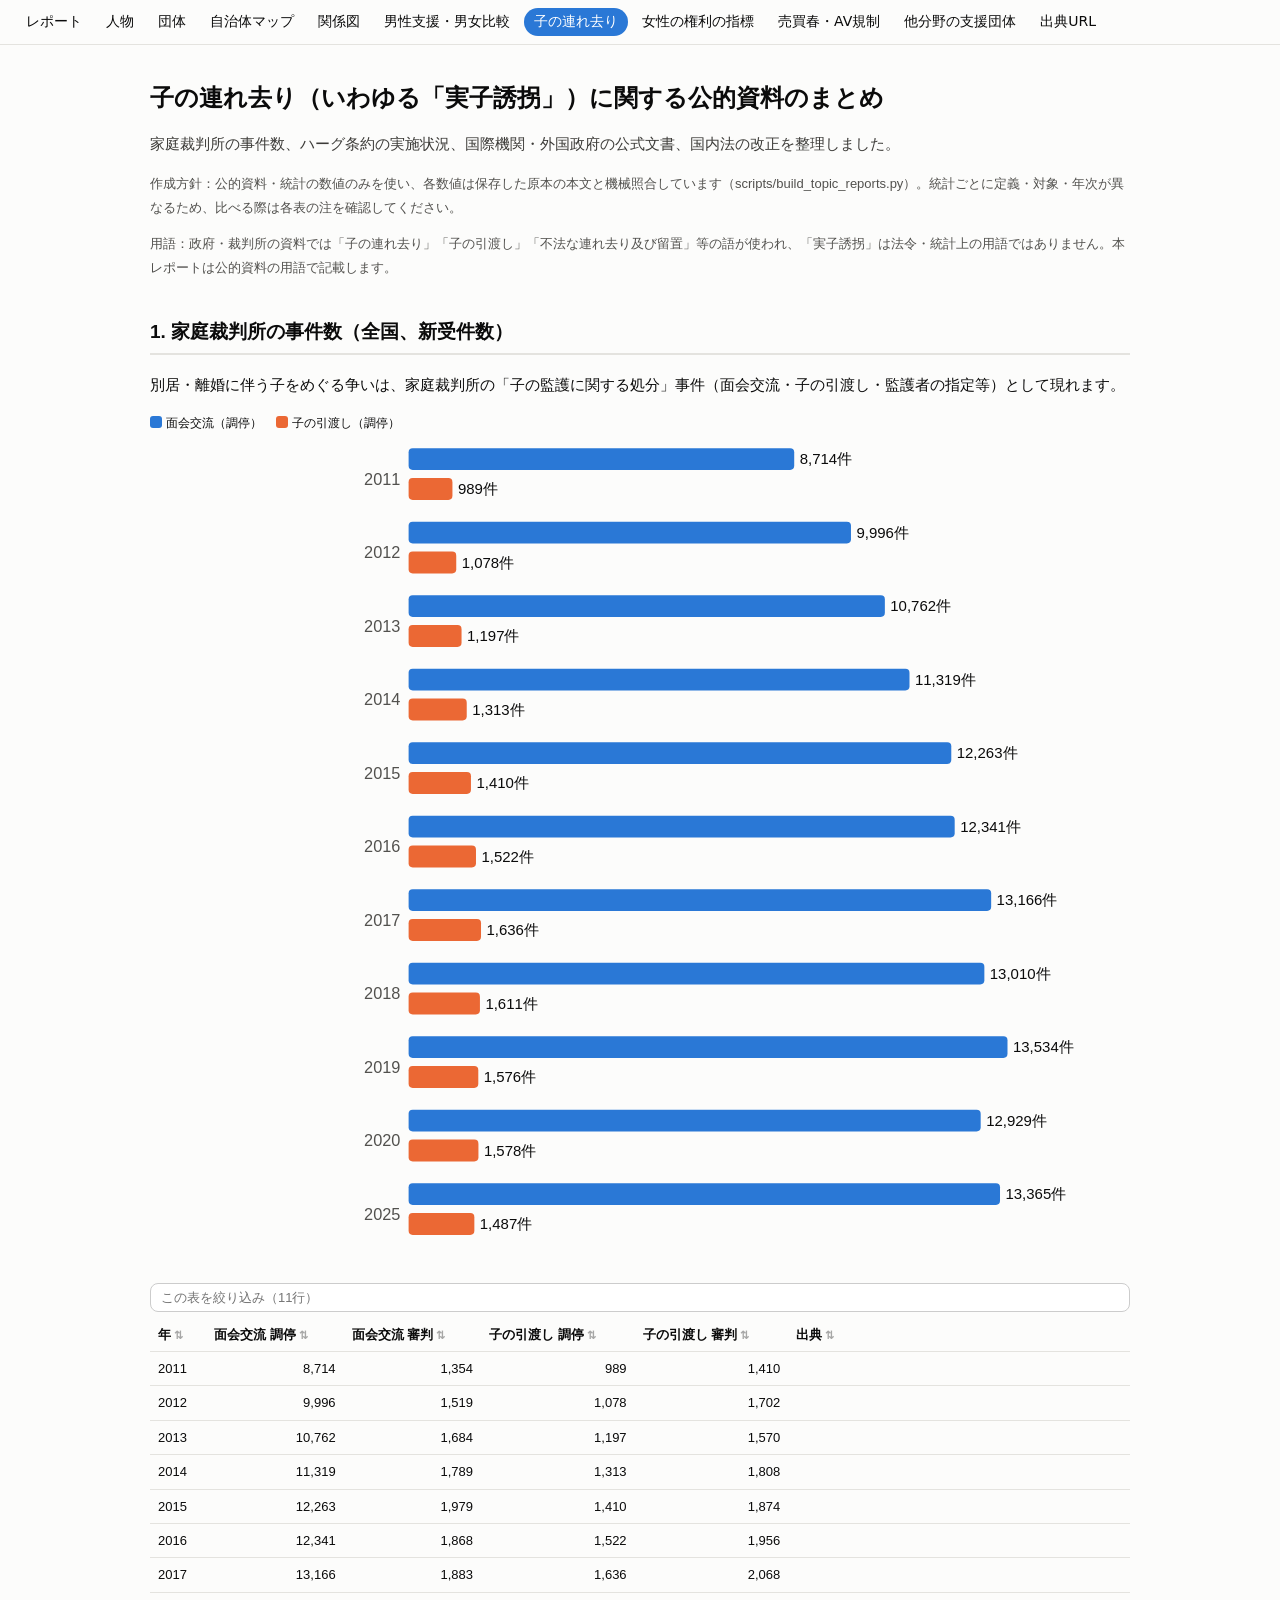
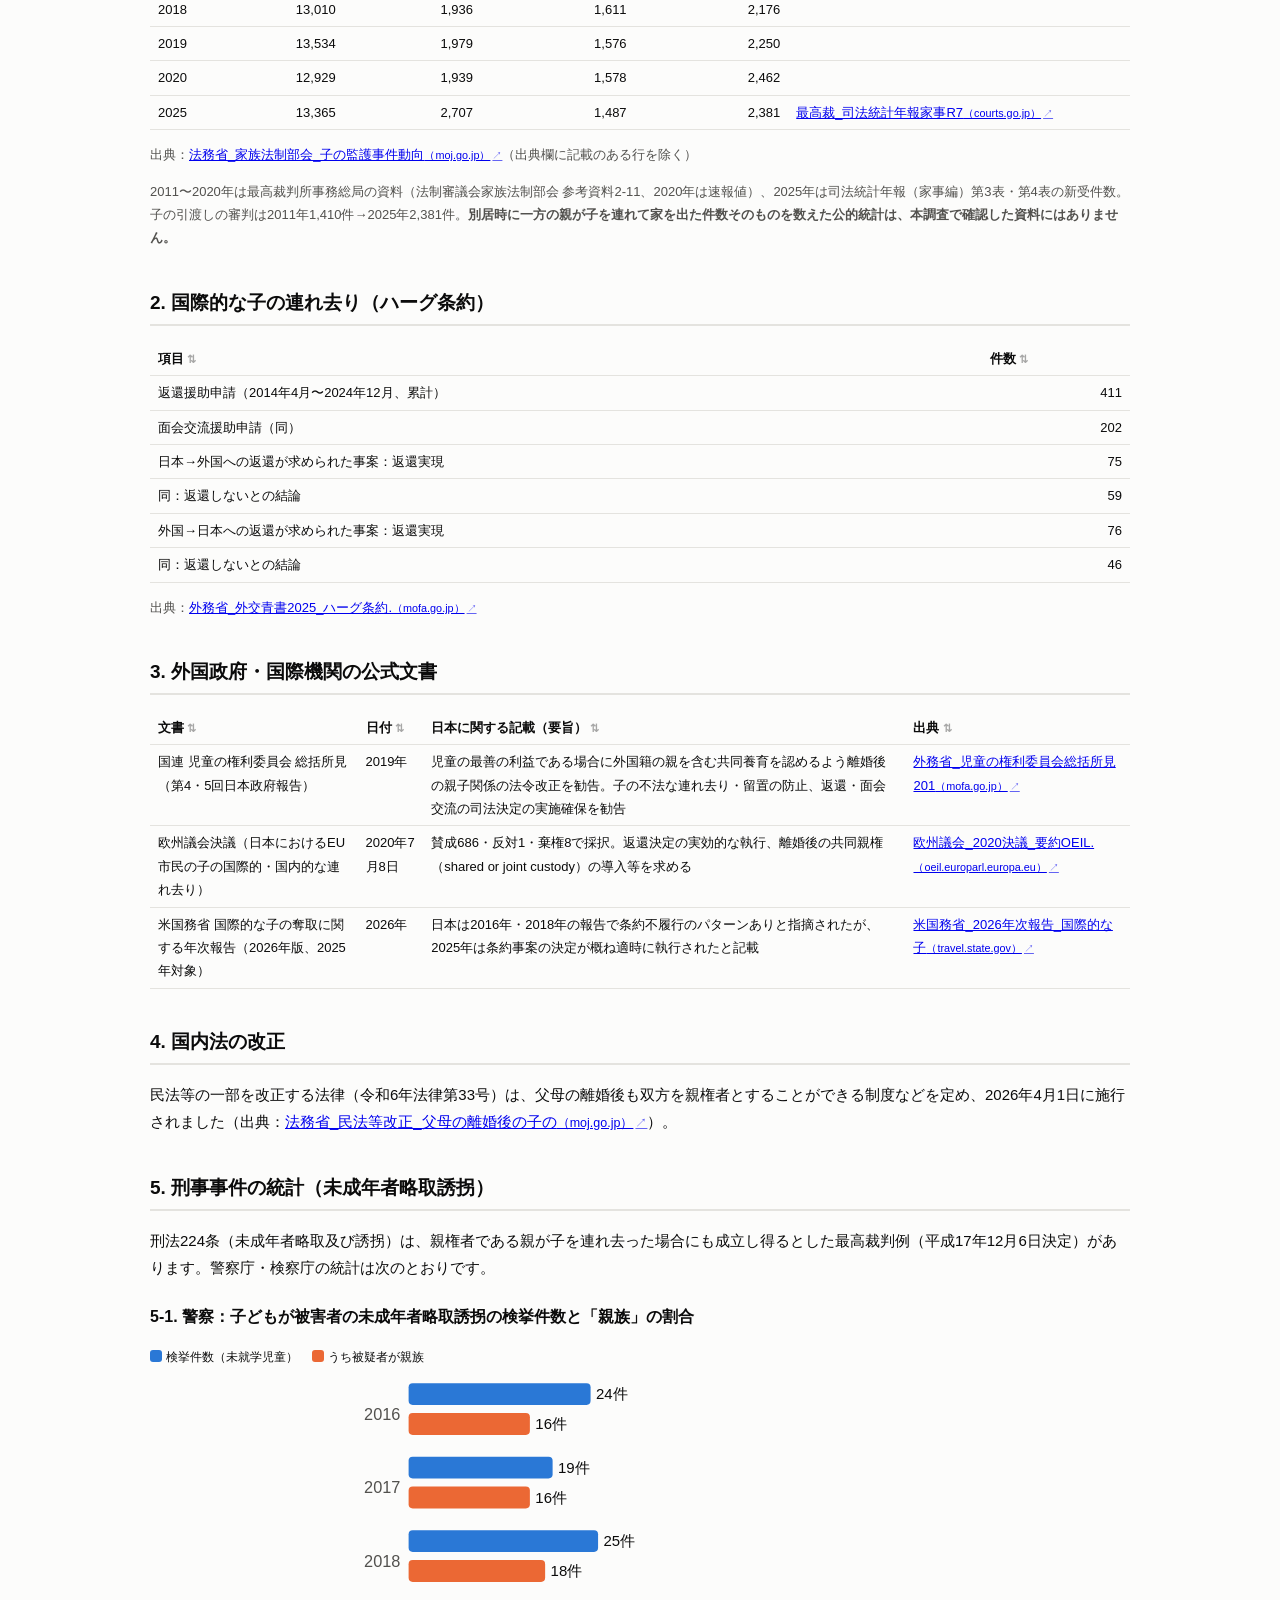
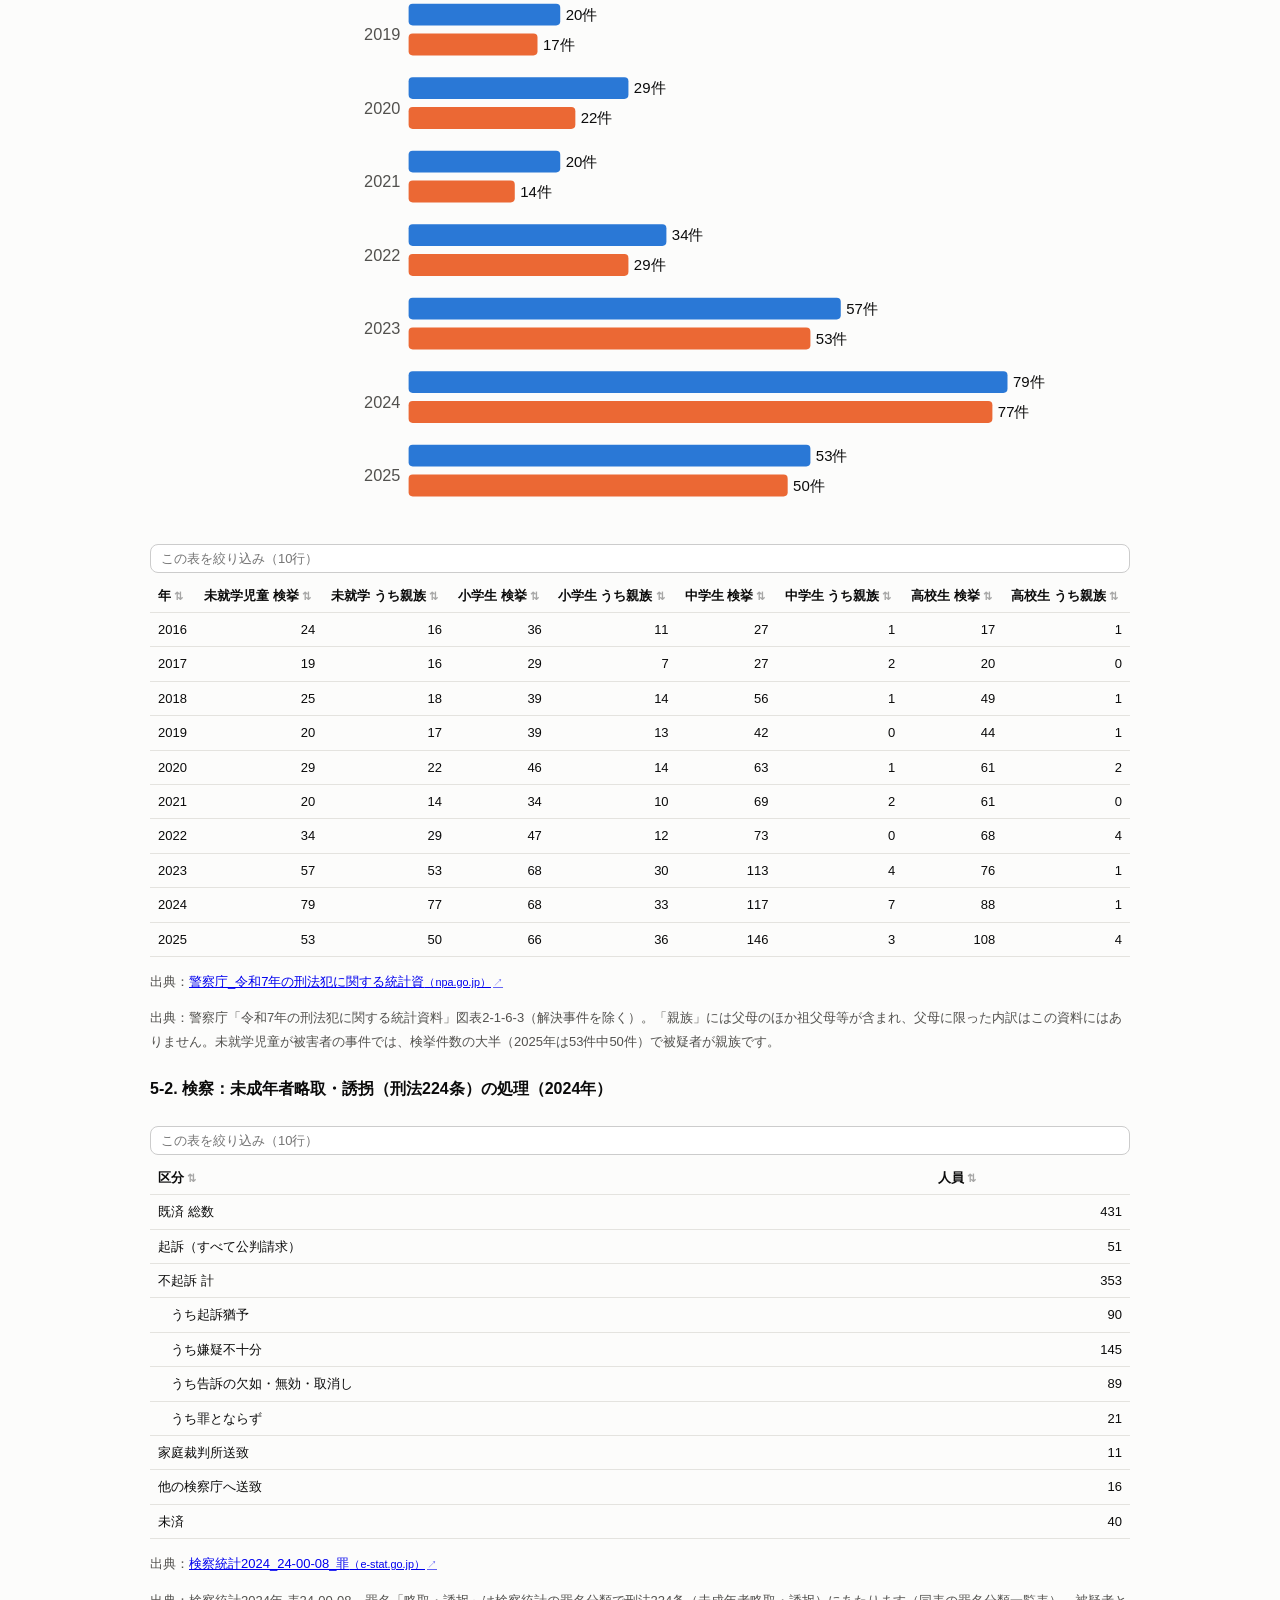
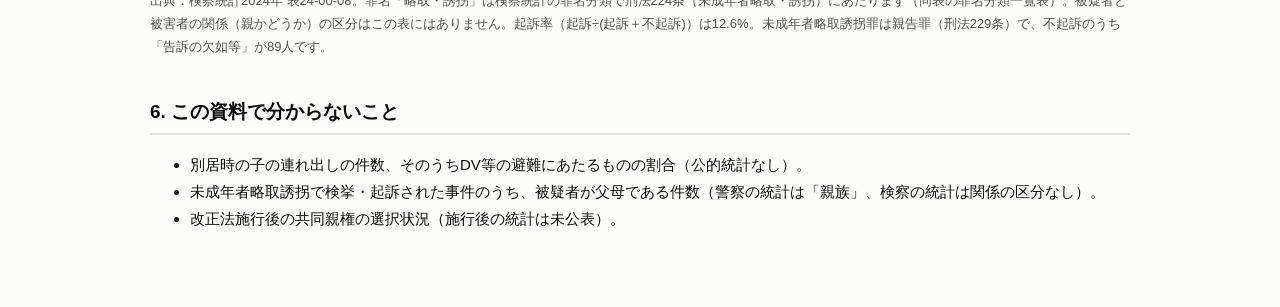
==== commit db6fc404: "Add relationship graph of orgs, funding flows and shared officers network.html: force-directed graph" ====
--- a/child_abduction.html
+++ b/child_abduction.html
@@ -5,7 +5,7 @@
 .tw{overflow-x:auto}.chart{width:100%;height:auto;margin:6px 0}.ax{font-size:12px;fill:#52514e}.vl{font-size:11px;fill:#0b0b0b}
 .legend{display:flex;gap:14px;font-size:12px}.legend i{display:inline-block;width:12px;height:12px;border-radius:3px;margin-right:4px;vertical-align:-1px}
 .kpis{display:grid;grid-template-columns:repeat(auto-fit,minmax(200px,1fr));gap:10px}.kpi b{display:block;font-size:22px}
-@media (prefers-color-scheme:dark){body{background:#1a1a19;color:#f0efec}.card{background:#222221;border-color:#353532}th,td{border-color:#353532}.lead{color:#c3c2b7}.note{color:#a3a29b}.ax{fill:#c3c2b7}.vl{fill:#f0efec}a{color:#7fb1ee}}</style><link rel="stylesheet" href="assets/site.css"><script src="assets/site.js" defer></script></head><body><nav class="sitenav"><a href="index.html">レポート</a><a href="people.html">人物</a><a href="orgs.html">団体</a><a href="map.html">自治体マップ</a><a href="men_support.html">男性支援・男女比較</a><a href="child_abduction.html">子の連れ去り</a><a href="women_rights.html">女性の権利の指標</a><a href="sex_trade.html">売買春・AV規制</a><a href="other_fields.html">他分野の支援団体</a><a href="sources.html">出典URL</a></nav><main><h1>子の連れ去り（いわゆる「実子誘拐」）に関する公的資料のまとめ</h1><p class="lead">家庭裁判所の事件数、ハーグ条約の実施状況、国際機関・外国政府の公式文書、国内法の改正を整理しました。</p><p class="note">作成方針：公的資料・統計の数値のみを使い、各数値は保存した原本の本文と機械照合しています（scripts/build_topic_reports.py）。統計ごとに定義・対象・年次が異なるため、比べる際は各表の注を確認してください。</p>
+@media (prefers-color-scheme:dark){body{background:#1a1a19;color:#f0efec}.card{background:#222221;border-color:#353532}th,td{border-color:#353532}.lead{color:#c3c2b7}.note{color:#a3a29b}.ax{fill:#c3c2b7}.vl{fill:#f0efec}a{color:#7fb1ee}}</style><link rel="stylesheet" href="assets/site.css"><script src="assets/site.js" defer></script></head><body><nav class="sitenav"><a href="index.html">レポート</a><a href="people.html">人物</a><a href="orgs.html">団体</a><a href="map.html">自治体マップ</a><a href="network.html">関係図</a><a href="men_support.html">男性支援・男女比較</a><a href="child_abduction.html">子の連れ去り</a><a href="women_rights.html">女性の権利の指標</a><a href="sex_trade.html">売買春・AV規制</a><a href="other_fields.html">他分野の支援団体</a><a href="sources.html">出典URL</a></nav><main><h1>子の連れ去り（いわゆる「実子誘拐」）に関する公的資料のまとめ</h1><p class="lead">家庭裁判所の事件数、ハーグ条約の実施状況、国際機関・外国政府の公式文書、国内法の改正を整理しました。</p><p class="note">作成方針：公的資料・統計の数値のみを使い、各数値は保存した原本の本文と機械照合しています（scripts/build_topic_reports.py）。統計ごとに定義・対象・年次が異なるため、比べる際は各表の注を確認してください。</p>
 <p class="note">用語：政府・裁判所の資料では「子の連れ去り」「子の引渡し」「不法な連れ去り及び留置」等の語が使われ、「実子誘拐」は法令・統計上の用語ではありません。本レポートは公的資料の用語で記載します。</p>
 <h2>1. 家庭裁判所の事件数（全国、新受件数）</h2>
 <p>別居・離婚に伴う子をめぐる争いは、家庭裁判所の「子の監護に関する処分」事件（面会交流・子の引渡し・監護者の指定等）として現れます。</p>
